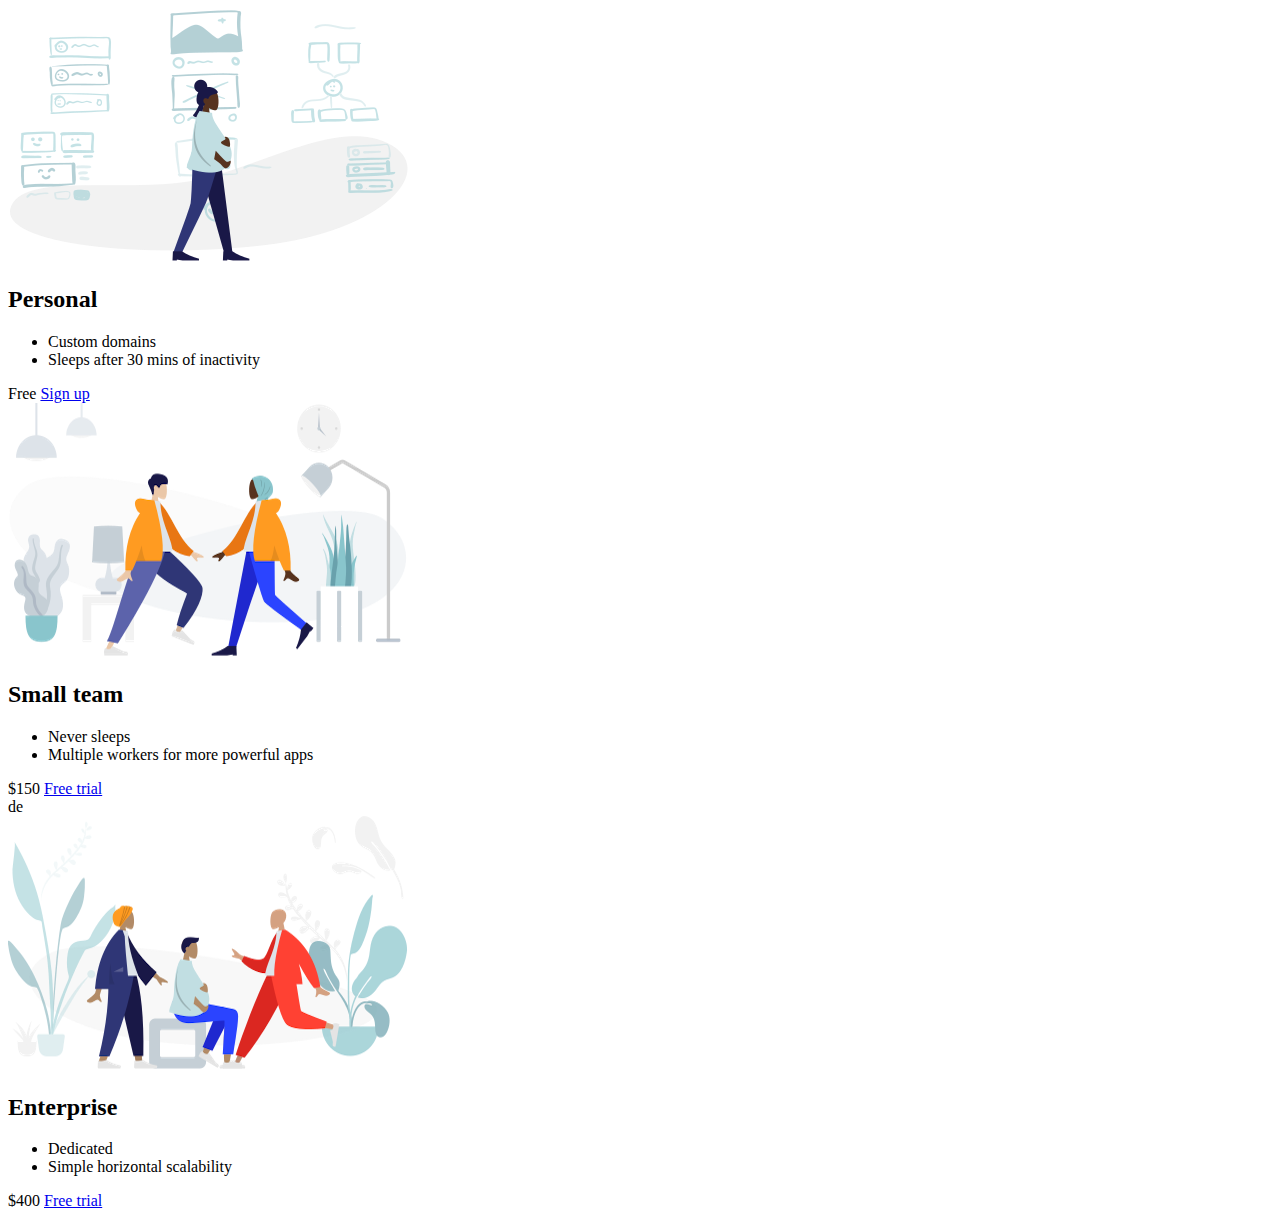
==== index.html @ 167d7252 "initial commit" ====
<!DOCTYPE html>
<html lang="en">

<head>
    <meta charset="UTF-8">
    <meta name="viewport" content="width=device-width, initial-scale=1.0">
    <title>Price Tiers</title>
    <link rel="stylesheet" href="https://fonts.googleapis.com/css?family=Open+Sans:400,600,700">
    <link rel="stylesheet" href="/Users/shadiyanaduvathkundil/Downloads/PricingPanel/PriceTableStarter/app.css">
</head>

<body>
    <div class="panel pricing-table">

        <div class="pricing-plan">
            <img src="icons/icon1.png" alt="" class="pricing-img">
            <h2 class="pricing-header">Personal</h2>
            <ul class="pricing-features">
                <li class="pricing-features-item">Custom domains</li>
                <li class="pricing-features-item">Sleeps after 30 mins of inactivity</li>
            </ul>
            <span class="pricing-price">Free</span>
            <a href="#/" class="pricing-button">Sign up</a>
        </div>

        <div class="pricing-plan">
            <img src="icons/icon2.png" alt="" class="pricing-img">
            <h2 class="pricing-header">Small team</h2>
            <ul class="pricing-features">
                <li class="pricing-features-item">Never sleeps</li>
                <li class="pricing-features-item">Multiple workers for more powerful apps</li>
            </ul>
            <span class="pricing-price">$150</span>
            <a href="#/" class="pricing-button is-featured">Free trial</a>
        </div>
de
        <div class="pricing-plan">
            <img src="icons/icon3.png" alt="" class="pricing-img">
            <h2 class="pricing-header">Enterprise</h2>
            <ul class="pricing-features">
                <li class="pricing-features-item">Dedicated</li>
                <li class="pricing-features-item">Simple horizontal scalability</li>
            </ul>
            <span class="pricing-price">$400</span>
            <a href="#/" class="pricing-button">Free trial</a>
        </div>

    </div>

</body>

</html>
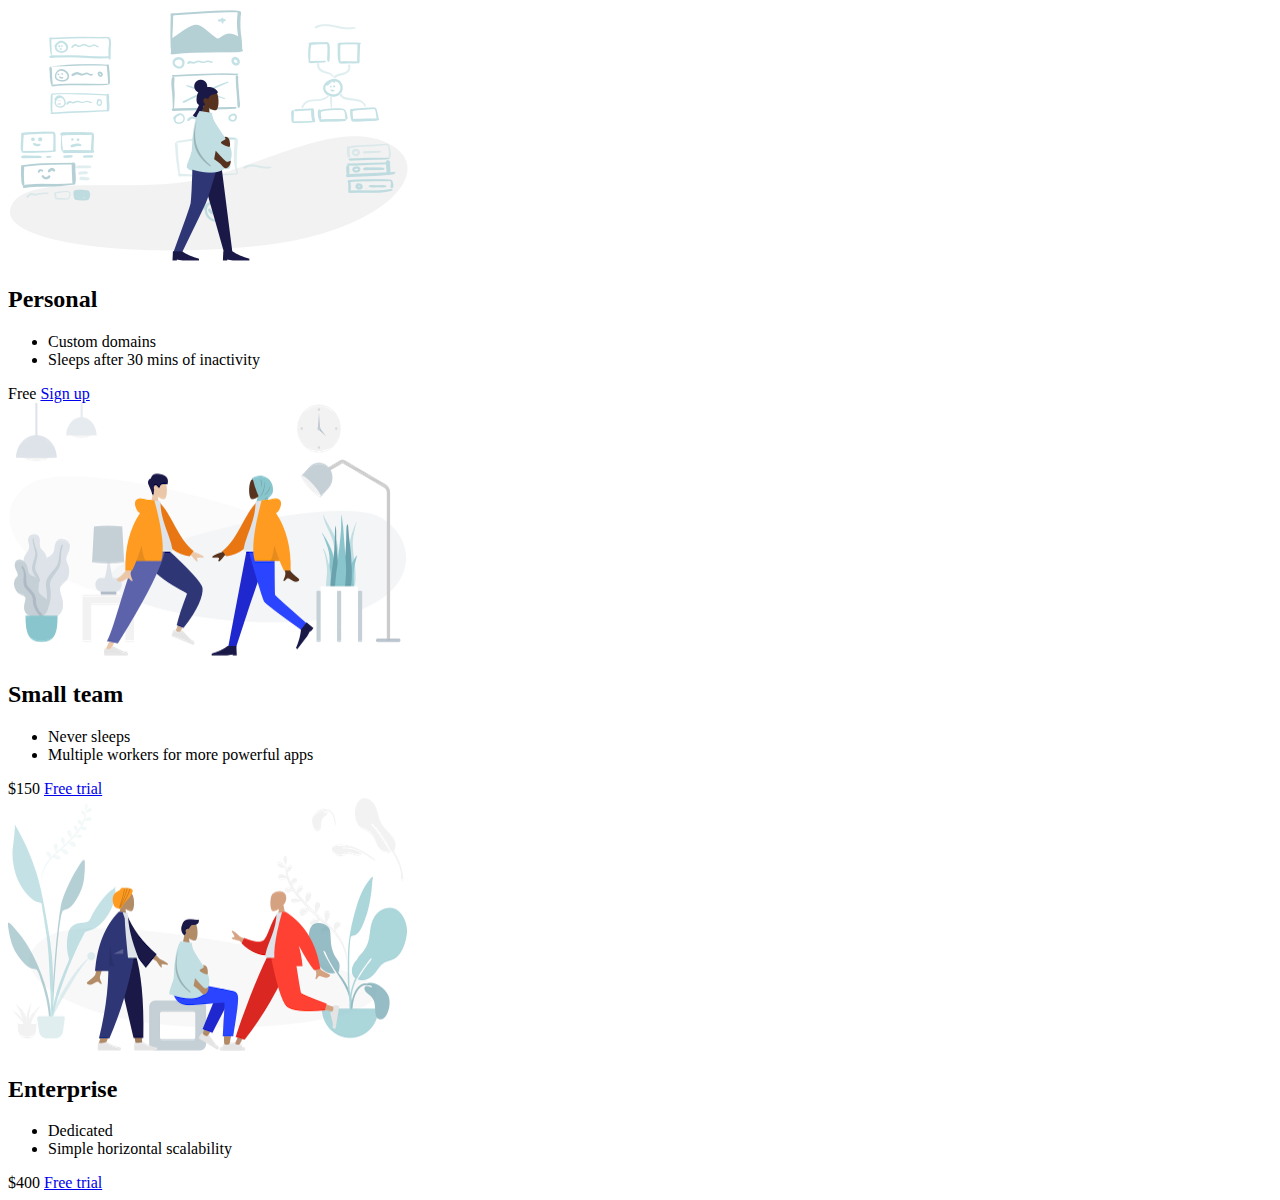
==== commit 20df71b2: "removed unwanted text" ====
--- a/index.html
+++ b/index.html
@@ -33,7 +33,6 @@
             <span class="pricing-price">$150</span>
             <a href="#/" class="pricing-button is-featured">Free trial</a>
         </div>
-de
         <div class="pricing-plan">
             <img src="icons/icon3.png" alt="" class="pricing-img">
             <h2 class="pricing-header">Enterprise</h2>
